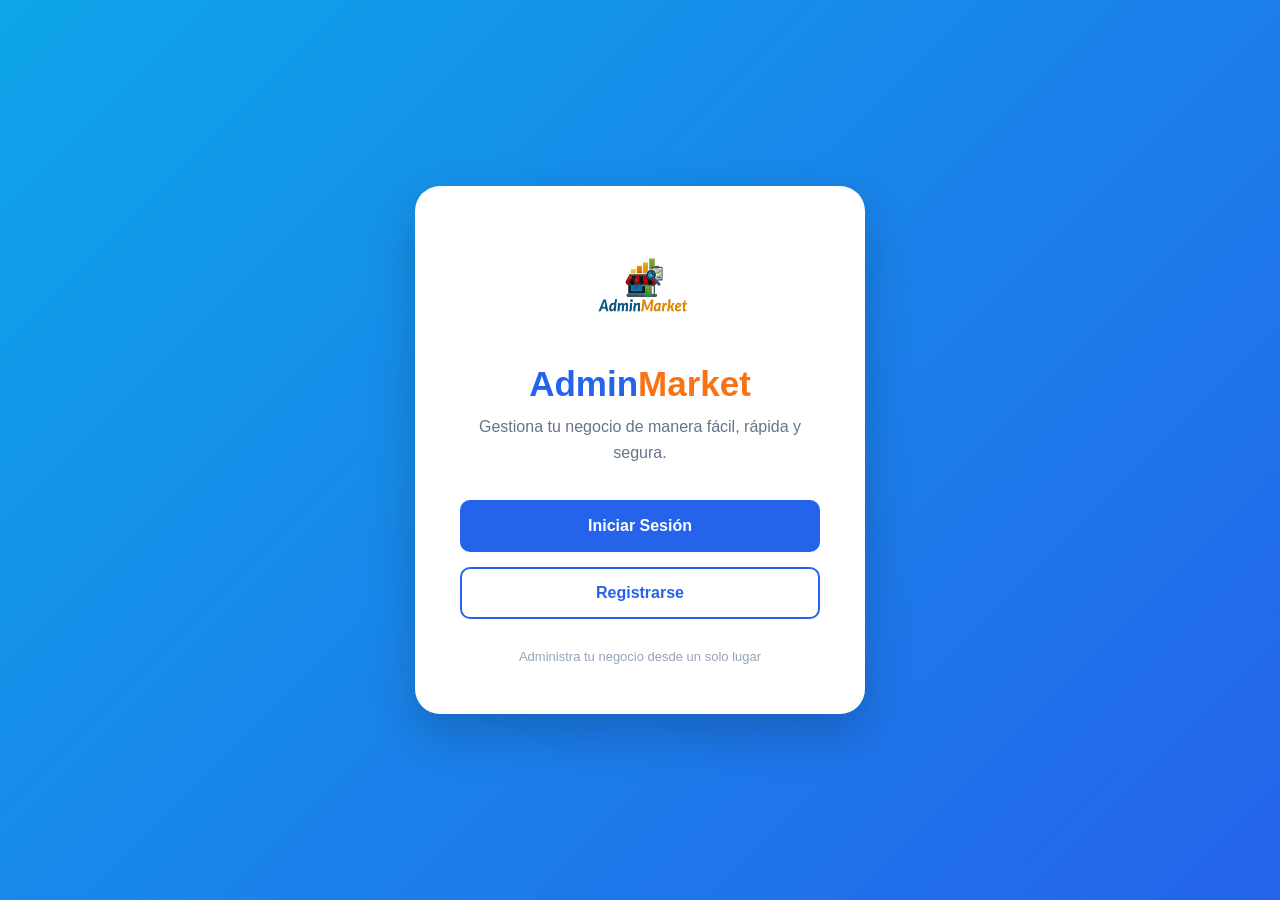
==== index.html @ eae8c41a "segundo cambio" ====
<!DOCTYPE html>
<html lang="es">

<head>
    <meta charset="UTF-8">
    <meta name="viewport" content="width=device-width, initial-scale=1.0">

    <link rel="stylesheet" href="styles.css">

    <title>AdminMarket</title>
</head>

<body>

    <main class="contenedor">

        <div class="cuadro">

            <img 
                src="./img/Logo de AdminMarket (1).png" 
                alt="Logo de AdminMarket" 
                class="logo"
            >

            <h1>Admin<span>Market</span></h1>

            <p class="descripcion">
                Gestiona tu negocio de manera fácil,
                rápida y segura.
            </p>

            <div class="botones">

                <a 
                    href="./inicio de sesion/index.html" 
                    class="btn btn-iniciar"
                >
                    Iniciar Sesión
                </a>

                <a 
                    href="./registrar/index.html" 
                    class="btn btn-registrar"
                >
                    Registrarse
                </a>

            </div>

            <p class="texto-inferior">
                Administra tu negocio desde un solo lugar
            </p>
        </div>
    </main>

    <script src="./index.js"></script>
</body>
</html>
---- styles.css ----
* {
    margin: 0;
    padding: 0;
    box-sizing: border-box;
}

body {
    font-family: Arial, Helvetica, sans-serif;
    min-height: 100vh;

    display: flex;
    justify-content: center;
    align-items: center;

    background: linear-gradient(
        135deg,
        #0ea5e9,
        #2563eb
    );

    padding: 20px;
}

.contenedor {
    width: 100%;
    display: flex;
    justify-content: center;
    align-items: center;
}

.cuadro {
    position: relative;

    width: 450px;
    max-width: 100%;

    background-color: white;

    padding: 50px 45px;

    border-radius: 25px;

    text-align: center;

    box-shadow: 
        0 20px 50px rgba(0, 0, 0, 0.20);

    animation: aparecer 0.8s ease;
}

.logo {
    width: 150px;
    max-width: 80%;

    margin-bottom: 15px;

    transition: transform 0.3s ease;
}

.logo:hover {
    transform: scale(1.05);
}

h1 {
    font-size: 35px;
    color: #2563eb;

    margin-bottom: 10px;

    font-weight: 700;
}

h1 span {
    color: #f97316;
}

.descripcion {
    color: #64748b;
    font-size: 16px;
    line-height: 1.6;
    margin-bottom: 35px;
}

.botones {
    display: flex;
    flex-direction: column;
    gap: 15px;
}

.btn {
    width: 100%;
    padding: 15px 20px;
    border-radius: 10px;
    font-size: 16px;
    font-weight: 600;
    text-decoration: none;
    display: block;
    cursor: pointer;
    transition: 
        transform 0.3s ease,
        box-shadow 0.3s ease,
        background-color 0.3s ease;
}

.btn-iniciar {
    color: white;
    background-color: #2563eb;
    border: 2px solid #2563eb;
}

.btn-iniciar:hover {
    background-color: #1d4ed8;
    transform: translateY(-3px);
    box-shadow: 
        0 8px 20px rgba(37, 99, 235, 0.35);
}

.btn-registrar {
    color: #2563eb;
    background-color: white;
    border: 2px solid #2563eb;
}

.btn-registrar:hover {
    color: white;
    background-color: #2563eb;
    transform: translateY(-3px);
    box-shadow: 
        0 8px 20px rgba(37, 99, 235, 0.35);
}

.texto-inferior {
    margin-top: 30px;
    font-size: 13px;
    color: #94a3b8;
}

@keyframes aparecer {
    from {
        opacity: 0;
        transform: translateY(30px);
    }

    to {
        opacity: 1;
        transform: translateY(0);
    }

}

@media (max-width: 600px) {

    body {
        padding: 15px;
    }

    .cuadro {
        width: 100%;
        padding: 40px 25px;
        border-radius: 20px;
    }

    .logo {
        width: 130px;
    }

    h1 {
        font-size: 30px;
    }

    .descripcion {
        font-size: 15px;
    }

}

.hidden {
    display: none !important;
}

.view {
    animation: fadeIn 0.3s ease-in-out;
}

@keyframes fadeIn {
    from { opacity: 0; transform: translateY(8px); }
    to { opacity: 1; transform: translateY(0); }
}

.btn-back {
    background: none;
    border: none;
    color: #666;
    margin-top: 10px;
    cursor: pointer;
    font-size: 0.9rem;
}
.btn-back:hover {
    text-decoration: underline;
}

@media (max-height: 550px) and (orientation: landscape) {
    body {
        align-items: flex-start;
        padding: 15px 10px;
    }

    .cuadro {
        padding: 20px;
    }

    .logo {
        width: 80px;
        margin-bottom: 5px;
    }

    .descripcion {
        margin-bottom: 15px;
    }

    .texto-inferior {
        margin-top: 15px;
    }
}
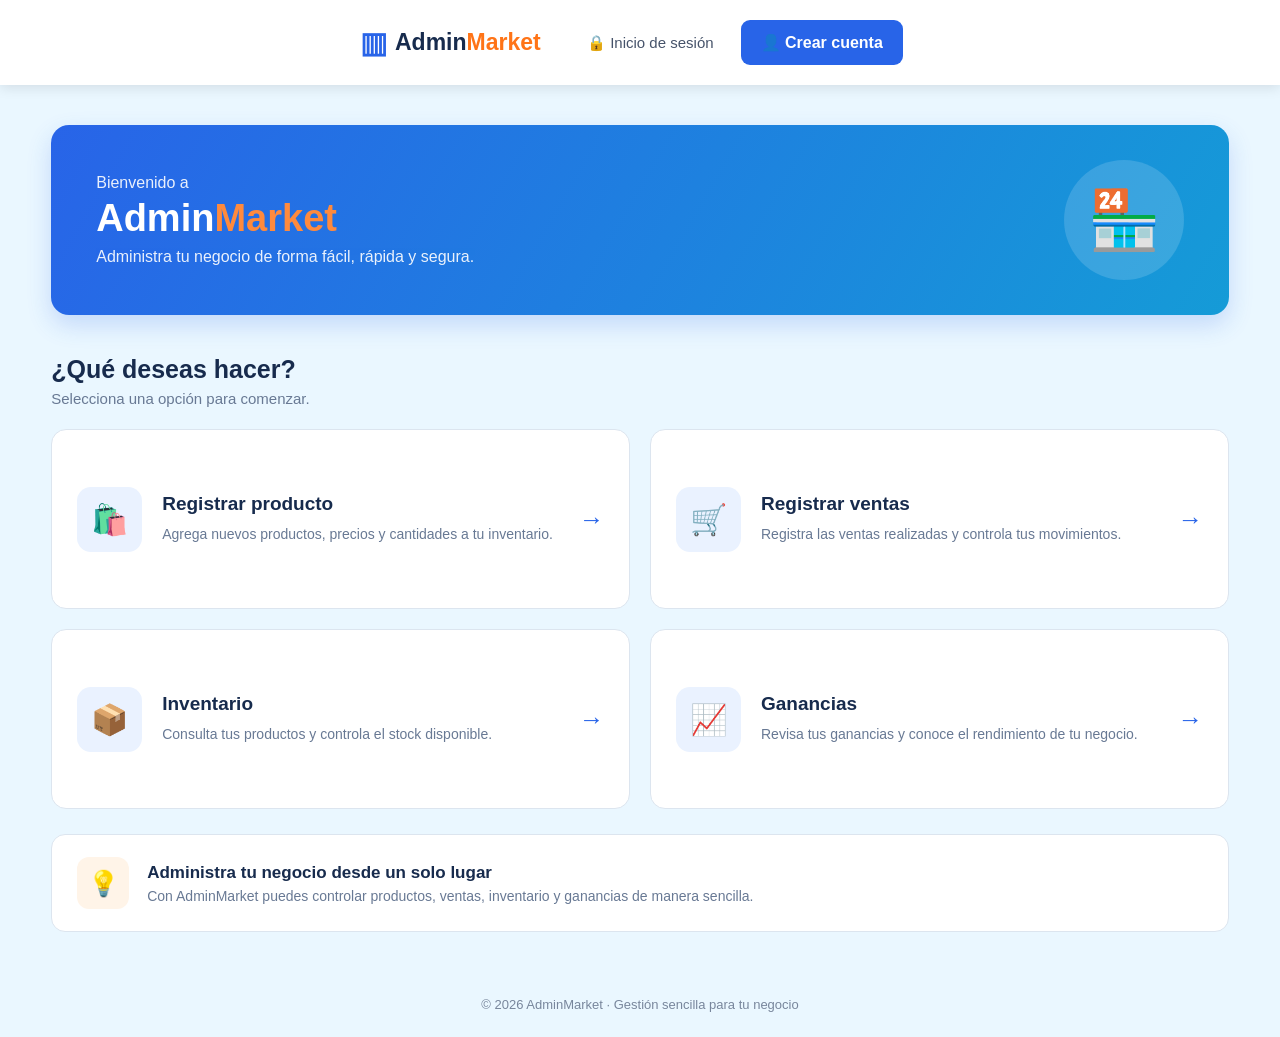
==== commit 0b98721c: "remodelacion" ====
--- a/index.html
+++ b/index.html
@@ -5,54 +5,240 @@
     <meta charset="UTF-8">
     <meta name="viewport" content="width=device-width, initial-scale=1.0">
 
+    <title>AdminMarket - Inicio</title>
+
     <link rel="stylesheet" href="styles.css">
-
-    <title>AdminMarket</title>
 </head>
 
 <body>
 
+    <header class="navbar">
+
+        <a href="./index.html" class="logo">
+            <span class="logo-icon">▥</span>
+            <span class="admin">Admin</span><span class="market">Market</span>
+        </a>
+
+        <div class="usuario">
+
+            <a href="./iniciodesesion/index.html" class="inicio-sesion">
+                🔒 Inicio de sesión
+            </a>
+
+            <a href="./registrar/index.html" class="crear-cuenta">
+                👤 Crear cuenta
+            </a>
+
+        </div>
+
+    </header>
+
     <main class="contenedor">
 
-        <div class="cuadro">
-
-            <img 
-                src="./img/Logo de AdminMarket (1).png" 
-                alt="Logo de AdminMarket" 
-                class="logo"
-            >
-
-            <h1>Admin<span>Market</span></h1>
-
-            <p class="descripcion">
-                Gestiona tu negocio de manera fácil,
-                rápida y segura.
+
+
+        <section class="bienvenida">
+
+            <div>
+
+                <p class="saludo">
+                    Bienvenido a
+                </p>
+
+                <h1>
+                    Admin<span>Market</span>
+                </h1>
+
+                <p class="descripcion">
+                    Administra tu negocio de forma fácil,
+                    rápida y segura.
+                </p>
+
+            </div>
+
+            <div class="icono-bienvenida">
+                🏪
+            </div>
+
+        </section>
+
+
+
+
+        <div class="titulo-seccion">
+
+            <h2>
+                ¿Qué deseas hacer?
+            </h2>
+
+            <p>
+                Selecciona una opción para comenzar.
             </p>
 
-            <div class="botones">
-
-                <a 
-                    href="./inicio de sesion/index.html" 
-                    class="btn btn-iniciar"
-                >
-                    Iniciar Sesión
-                </a>
-
-                <a 
-                    href="./registrar/index.html" 
-                    class="btn btn-registrar"
-                >
-                    Registrarse
-                </a>
-
-            </div>
-
-            <p class="texto-inferior">
-                Administra tu negocio desde un solo lugar
-            </p>
         </div>
+
+        <section class="tarjetas">
+
+
+            <a
+                href="#"
+                class="tarjeta tarjeta-productos"
+                onclick="proximamente(event, 'Registro de productos')"
+            >
+
+                <div class="icono">
+                    🛍️
+                </div>
+
+                <div class="contenido-tarjeta">
+
+                    <h3>
+                        Registrar producto
+                    </h3>
+
+                    <p>
+                        Agrega nuevos productos,
+                        precios y cantidades a tu inventario.
+                    </p>
+
+                </div>
+
+                <span class="flecha">
+                    →
+                </span>
+
+            </a>
+
+
+            <a
+                href="#"
+                class="tarjeta"
+                onclick="proximamente(event, 'Registro de ventas')"
+            >
+
+                <div class="icono">
+                    🛒
+                </div>
+
+                <div class="contenido-tarjeta">
+
+                    <h3>
+                        Registrar ventas
+                    </h3>
+
+                    <p>
+                        Registra las ventas realizadas
+                        y controla tus movimientos.
+                    </p>
+
+                </div>
+
+                <span class="flecha">
+                    →
+                </span>
+
+            </a>
+
+
+            <a
+                href="#"
+                class="tarjeta"
+                onclick="proximamente(event, 'Inventario')"
+            >
+
+                <div class="icono">
+                    📦
+                </div>
+
+                <div class="contenido-tarjeta">
+
+                    <h3>
+                        Inventario
+                    </h3>
+
+                    <p>
+                        Consulta tus productos y
+                        controla el stock disponible.
+                    </p>
+
+                </div>
+
+                <span class="flecha">
+                    →
+                </span>
+
+            </a>
+
+
+            <a
+                href="#"
+                class="tarjeta"
+                onclick="proximamente(event, 'Ganancias')"
+            >
+
+                <div class="icono">
+                    📈
+                </div>
+
+                <div class="contenido-tarjeta">
+
+                    <h3>
+                        Ganancias
+                    </h3>
+
+                    <p>
+                        Revisa tus ganancias y conoce
+                        el rendimiento de tu negocio.
+                    </p>
+
+                </div>
+
+                <span class="flecha">
+                    →
+                </span>
+
+            </a>
+
+        </section>
+
+
+        <section class="informacion">
+
+            <div class="info-icono">
+                💡
+            </div>
+
+            <div>
+
+                <h3>
+                    Administra tu negocio desde un solo lugar
+                </h3>
+
+                <p>
+                    Con AdminMarket puedes controlar productos,
+                    ventas, inventario y ganancias de manera
+                    sencilla.
+                </p>
+
+            </div>
+
+        </section>
+
+
     </main>
 
-    <script src="./index.js"></script>
+
+    <footer>
+
+        <p>
+            © 2026 AdminMarket · Gestión sencilla para tu negocio
+        </p>
+
+    </footer>
+
+
+    <script src="index.js"></script>
+
 </body>
+
 </html>
--- a/styles.css
+++ b/styles.css
@@ -1,202 +1,670 @@
+/* =========================
+   CONFIGURACIÓN GENERAL
+========================= */
+
 * {
     margin: 0;
     padding: 0;
     box-sizing: border-box;
+    font-family: Arial, sans-serif;
 }
 
 body {
-    font-family: Arial, Helvetica, sans-serif;
     min-height: 100vh;
 
-    display: flex;
+    background: #eaf7ff;
+
+    color: #172b4d;
+}
+
+
+/* =========================
+   BARRA SUPERIOR
+========================= */
+
+.navbar {
+
+    width: 100%;
+
+    min-height: 85px;
+
+    background: white;
+
+    display: flex;
+
+    align-items: center;
+
+    padding: 0 360px;
+
+    gap: 30px;
+
+    box-shadow:
+        0 3px 12px rgba(0, 0, 0, 0.10);
+
+    position: sticky;
+
+    top: 0;
+
+    z-index: 100;
+}
+
+
+/* =========================
+   LOGO
+========================= */
+
+.logo {
+
+    text-decoration: none;
+
+    display: flex;
+
+    align-items: center;
+
+    min-width: 185px;
+
+    font-size: 23px;
+
+    font-weight: bold;
+}
+
+.logo-icon {
+
+    color: #2864e8;
+
+    font-size: 29px;
+
+    margin-right: 8px;
+}
+
+.admin {
+    color: #172b4d;
+}
+
+.market {
+    color: #ff7417;
+}
+
+
+/* =========================
+   MENÚ
+========================= */
+
+.menu {
+
+    display: flex;
+
+    align-items: center;
+
+    gap: 5px;
+
+    flex: 1;
+}
+
+.menu a {
+
+    text-decoration: none;
+
+    color: #4f5d73;
+
+    font-size: 15px;
+
+    padding: 13px 15px;
+
+    border-radius: 9px;
+
+    transition: all 0.3s ease;
+}
+
+.menu a:hover {
+
+    background: #edf4ff;
+
+    color: #2864e8;
+
+    transform: translateY(-2px);
+}
+
+
+/* =========================
+   USUARIO
+========================= */
+
+.usuario {
+
+    display: flex;
+
+    align-items: center;
+
+    gap: 15px;
+}
+
+.inicio-sesion {
+
+    text-decoration: none;
+
+    color: #46536a;
+
+    font-size: 15px;
+
+    padding: 12px;
+
+    border-radius: 8px;
+
+    transition: 0.3s;
+}
+
+.inicio-sesion:hover {
+
+    background: #eaf2ff;
+
+    color: #2864e8;
+
+    transform: translateY(-2px);
+}
+
+.crear-cuenta {
+
+    text-decoration: none;
+
+    color: white;
+
+    background: #2864e8;
+
+    padding: 13px 20px;
+
+    border-radius: 9px;
+
+    font-weight: bold;
+
+    transition: 0.3s;
+}
+
+.crear-cuenta:hover {
+
+    background: #174fc7;
+
+    transform: translateY(-2px);
+
+    box-shadow:
+        0 5px 12px rgba(40, 100, 232, 0.25);
+}
+
+
+/* =========================
+   CONTENEDOR
+========================= */
+
+.contenedor {
+
+    width: 92%;
+
+    max-width: 1250px;
+
+    margin: 40px auto;
+}
+
+
+/* =========================
+   BIENVENIDA
+========================= */
+
+.bienvenida {
+
+    background: linear-gradient(
+        120deg,
+        #2864e8,
+        #159bd7
+    );
+
+    border-radius: 18px;
+
+    padding: 35px 45px;
+
+    display: flex;
+
+    align-items: center;
+
+    justify-content: space-between;
+
+    color: white;
+
+    box-shadow:
+        0 10px 25px rgba(40, 100, 232, 0.20);
+
+    overflow: hidden;
+
+    position: relative;
+}
+
+.saludo {
+
+    font-size: 16px;
+
+    margin-bottom: 5px;
+
+    opacity: 0.9;
+}
+
+.bienvenida h1 {
+
+    font-size: 38px;
+
+    margin-bottom: 8px;
+}
+
+.bienvenida h1 span {
+
+    color: #ff8a3d;
+}
+
+.descripcion {
+
+    font-size: 16px;
+
+    opacity: 0.9;
+}
+
+.icono-bienvenida {
+
+    width: 120px;
+
+    height: 120px;
+
+    border-radius: 50%;
+
+    background: rgba(255, 255, 255, 0.15);
+
+    display: flex;
+
+    align-items: center;
+
     justify-content: center;
-    align-items: center;
-
-    background: linear-gradient(
-        135deg,
-        #0ea5e9,
-        #2563eb
-    );
-
-    padding: 20px;
-}
-
-.contenedor {
-    width: 100%;
-    display: flex;
-    justify-content: center;
-    align-items: center;
-}
-
-.cuadro {
+
+    font-size: 58px;
+
+    animation: flotar 3s ease-in-out infinite;
+}
+
+
+/* Animación */
+
+@keyframes flotar {
+
+    0% {
+        transform: translateY(0);
+    }
+
+    50% {
+        transform: translateY(-8px);
+    }
+
+    100% {
+        transform: translateY(0);
+    }
+}
+
+
+/* =========================
+   TÍTULO SECCIÓN
+========================= */
+
+.titulo-seccion {
+
+    margin-top: 40px;
+
+    margin-bottom: 22px;
+}
+
+.titulo-seccion h2 {
+
+    font-size: 25px;
+
+    margin-bottom: 6px;
+}
+
+.titulo-seccion p {
+
+    color: #687994;
+
+    font-size: 15px;
+}
+
+
+/* =========================
+   TARJETAS
+========================= */
+
+.tarjetas {
+
+    display: grid;
+
+    grid-template-columns:
+        repeat(2, 1fr);
+
+    gap: 20px;
+}
+
+.tarjeta {
+
+    background: white;
+
+    border: 1px solid #dce5ef;
+
+    border-radius: 15px;
+
+    min-height: 180px;
+
+    padding: 25px;
+
+    text-decoration: none;
+
+    color: #172b4d;
+
+    display: flex;
+
+    align-items: center;
+
+    gap: 20px;
+
     position: relative;
 
-    width: 450px;
-    max-width: 100%;
-
-    background-color: white;
-
-    padding: 50px 45px;
-
-    border-radius: 25px;
-
-    text-align: center;
-
-    box-shadow: 
-        0 20px 50px rgba(0, 0, 0, 0.20);
-
-    animation: aparecer 0.8s ease;
-}
-
-.logo {
-    width: 150px;
-    max-width: 80%;
-
-    margin-bottom: 15px;
-
-    transition: transform 0.3s ease;
-}
-
-.logo:hover {
-    transform: scale(1.05);
-}
-
-h1 {
-    font-size: 35px;
-    color: #2563eb;
-
-    margin-bottom: 10px;
-
-    font-weight: 700;
-}
-
-h1 span {
-    color: #f97316;
-}
-
-.descripcion {
-    color: #64748b;
-    font-size: 16px;
-    line-height: 1.6;
-    margin-bottom: 35px;
-}
-
-.botones {
-    display: flex;
-    flex-direction: column;
-    gap: 15px;
-}
-
-.btn {
-    width: 100%;
-    padding: 15px 20px;
-    border-radius: 10px;
-    font-size: 16px;
-    font-weight: 600;
-    text-decoration: none;
-    display: block;
-    cursor: pointer;
-    transition: 
+    overflow: hidden;
+
+    transition:
         transform 0.3s ease,
         box-shadow 0.3s ease,
-        background-color 0.3s ease;
-}
-
-.btn-iniciar {
-    color: white;
-    background-color: #2563eb;
-    border: 2px solid #2563eb;
-}
-
-.btn-iniciar:hover {
-    background-color: #1d4ed8;
-    transform: translateY(-3px);
-    box-shadow: 
-        0 8px 20px rgba(37, 99, 235, 0.35);
-}
-
-.btn-registrar {
-    color: #2563eb;
-    background-color: white;
-    border: 2px solid #2563eb;
-}
-
-.btn-registrar:hover {
-    color: white;
-    background-color: #2563eb;
-    transform: translateY(-3px);
-    box-shadow: 
-        0 8px 20px rgba(37, 99, 235, 0.35);
-}
-
-.texto-inferior {
-    margin-top: 30px;
+        border-color 0.3s ease;
+}
+
+.tarjeta::before {
+
+    content: "";
+
+    position: absolute;
+
+    width: 5px;
+
+    height: 100%;
+
+    left: 0;
+
+    top: 0;
+
+    background: #2864e8;
+
+    transform: scaleY(0);
+
+    transition: 0.3s;
+}
+
+.tarjeta:hover {
+
+    transform: translateY(-5px);
+
+    border-color: #2864e8;
+
+    box-shadow:
+        0 10px 25px rgba(40, 100, 232, 0.15);
+}
+
+.tarjeta:hover::before {
+
+    transform: scaleY(1);
+}
+
+
+/* =========================
+   ICONOS
+========================= */
+
+.icono {
+
+    min-width: 65px;
+
+    height: 65px;
+
+    border-radius: 14px;
+
+    background: #eaf2ff;
+
+    display: flex;
+
+    align-items: center;
+
+    justify-content: center;
+
+    font-size: 30px;
+
+    transition: 0.3s;
+}
+
+.tarjeta:hover .icono {
+
+    background: #2864e8;
+
+    transform: scale(1.08);
+}
+
+
+/* =========================
+   CONTENIDO TARJETA
+========================= */
+
+.contenido-tarjeta {
+
+    flex: 1;
+}
+
+.contenido-tarjeta h3 {
+
+    font-size: 19px;
+
+    margin-bottom: 9px;
+
+    color: #172b4d;
+}
+
+.contenido-tarjeta p {
+
+    color: #687994;
+
+    line-height: 1.5;
+
+    font-size: 14px;
+}
+
+
+/* =========================
+   FLECHA
+========================= */
+
+.flecha {
+
+    font-size: 25px;
+
+    color: #2864e8;
+
+    transition: 0.3s;
+}
+
+.tarjeta:hover .flecha {
+
+    transform: translateX(7px);
+}
+
+
+/* =========================
+   INFORMACIÓN
+========================= */
+
+.informacion {
+
+    background: white;
+
+    border: 1px solid #dce5ef;
+
+    border-radius: 14px;
+
+    margin-top: 25px;
+
+    padding: 22px 25px;
+
+    display: flex;
+
+    align-items: center;
+
+    gap: 18px;
+}
+
+.info-icono {
+
+    width: 52px;
+
+    height: 52px;
+
+    border-radius: 12px;
+
+    background: #fff4e8;
+
+    display: flex;
+
+    align-items: center;
+
+    justify-content: center;
+
+    font-size: 25px;
+}
+
+.informacion h3 {
+
+    margin-bottom: 5px;
+
+    font-size: 17px;
+}
+
+.informacion p {
+
+    color: #687994;
+
+    font-size: 14px;
+}
+
+
+/* =========================
+   FOOTER
+========================= */
+
+footer {
+
+    text-align: center;
+
+    padding: 25px;
+
+    color: #78869c;
+
     font-size: 13px;
-    color: #94a3b8;
-}
-
-@keyframes aparecer {
-    from {
-        opacity: 0;
-        transform: translateY(30px);
-    }
-
-    to {
-        opacity: 1;
-        transform: translateY(0);
-    }
-
-}
-
-@media (max-width: 600px) {
-
-    body {
-        padding: 15px;
-    }
-
-    .cuadro {
+}
+
+
+/* =========================
+   RESPONSIVE
+========================= */
+
+@media (max-width: 1100px) {
+
+    .menu a {
+
+        padding: 10px;
+
+        font-size: 14px;
+    }
+
+    .inicio-sesion {
+
+        display: none;
+    }
+
+}
+
+
+@media (max-width: 800px) {
+
+    .navbar {
+
+        flex-wrap: wrap;
+
+        padding: 15px 20px;
+    }
+
+    .menu {
+
+        order: 3;
+
         width: 100%;
-        padding: 40px 25px;
-        border-radius: 20px;
-    }
-
-    .logo {
-        width: 130px;
-    }
-
-    h1 {
+
+        overflow-x: auto;
+    }
+
+    .usuario {
+
+        margin-left: auto;
+    }
+
+    .tarjetas {
+
+        grid-template-columns: 1fr;
+    }
+
+    .bienvenida {
+
+        padding: 30px;
+    }
+
+}
+
+
+@media (max-width: 500px) {
+
+    .contenedor {
+
+        width: 94%;
+
+        margin: 25px auto;
+    }
+
+    .bienvenida {
+
+        padding: 25px;
+
+        flex-direction: column;
+
+        align-items: flex-start;
+
+        gap: 20px;
+    }
+
+    .bienvenida h1 {
+
         font-size: 30px;
     }
 
-    .descripcion {
-        font-size: 15px;
-    }
-
-}
-
-.hidden {
-    display: none !important;
-}
-
-.view {
-    animation: fadeIn 0.3s ease-in-out;
-}
-
-@keyframes fadeIn {
-    from { opacity: 0; transform: translateY(8px); }
-    to { opacity: 1; transform: translateY(0); }
-}
-
-.btn-back {
-    background: none;
-    border: none;
-    color: #666;
-    margin-top: 10px;
-    cursor: pointer;
-    font-size: 0.9rem;
-}
-.btn-back:hover {
-    text-decoration: underline;
+    .icono-bienvenida {
+
+        width: 80px;
+
+        height: 80px;
+
+        font-size: 40px;
+    }
+
+    .tarjeta {
+
+        min-height: 150px;
+
+        padding: 20px;
+    }
+
 }
 
 @media (max-height: 550px) and (orientation: landscape) {
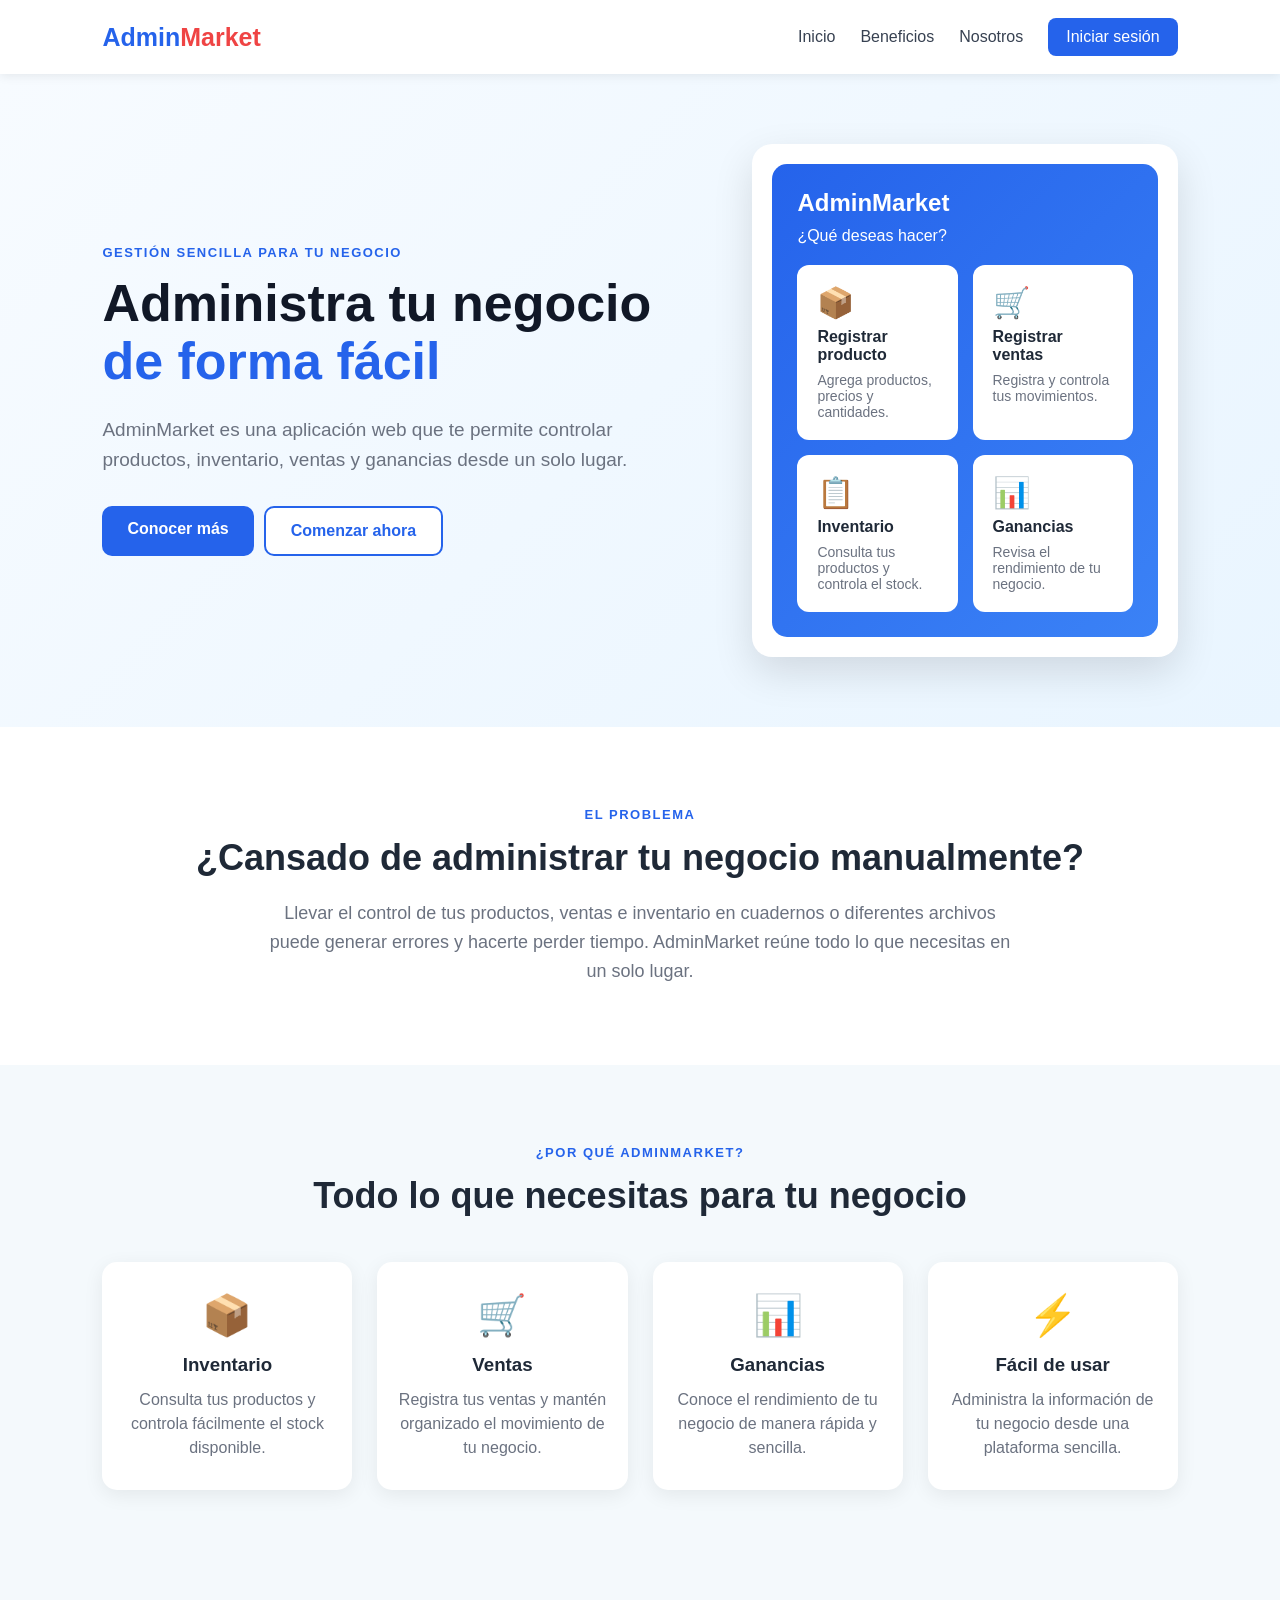
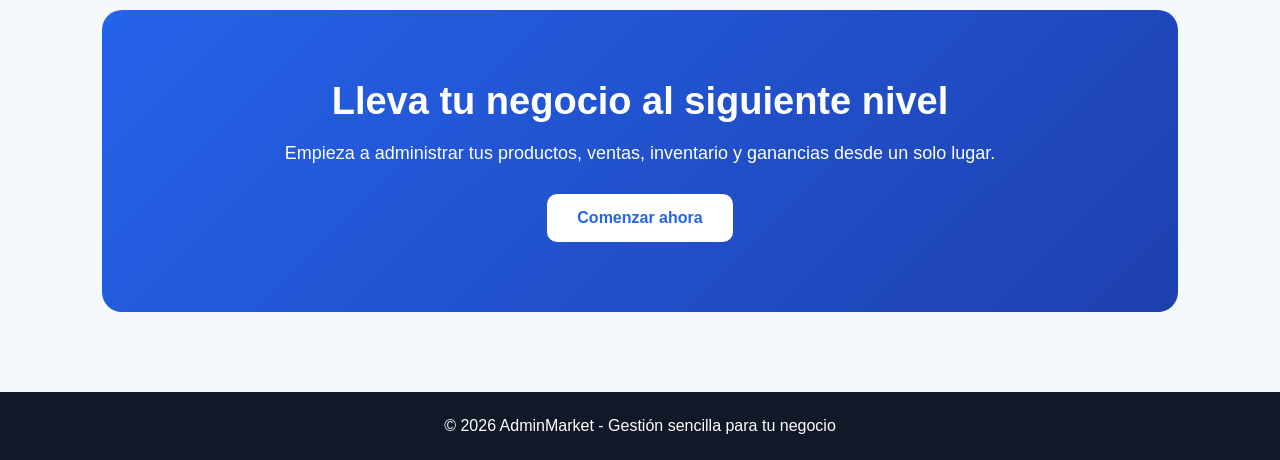
==== commit 626a2c09: "remodelacion" ====
--- a/index.html
+++ b/index.html
@@ -1,244 +1,229 @@
 <!DOCTYPE html>
 <html lang="es">
-
 <head>
     <meta charset="UTF-8">
     <meta name="viewport" content="width=device-width, initial-scale=1.0">
 
-    <title>AdminMarket - Inicio</title>
+    <title>AdminMarket | Administra tu negocio</title>
 
     <link rel="stylesheet" href="styles.css">
 </head>
 
 <body>
 
-    <header class="navbar">
-
-        <a href="./index.html" class="logo">
-            <span class="logo-icon">▥</span>
-            <span class="admin">Admin</span><span class="market">Market</span>
+    <header>
+
+        <div class="logo">
+            Admin<span>Market</span>
+        </div>
+
+        <nav>
+            <a href="#inicio">Inicio</a>
+            <a href="#beneficios">Beneficios</a>
+            <a href="#nosotros">Nosotros</a>
+            <a href="./iniciodesesion/index.html" class="btn-login">
+                Iniciar sesión
+            </a>
+        </nav>
+
+        <button class="menu-btn" id="menuBtn">☰</button>
+
+    </header>
+
+    <section class="hero" id="inicio">
+
+        <div class="hero-text">
+
+            <p class="subtitle">
+                GESTIÓN SENCILLA PARA TU NEGOCIO
+            </p>
+
+            <h1>
+                Administra tu negocio
+                <span>de forma fácil</span>
+            </h1>
+
+            <p>
+                AdminMarket es una aplicación web que te permite
+                controlar productos, inventario, ventas y ganancias
+                desde un solo lugar.
+            </p>
+
+            <div class="buttons">
+
+                <a href="#beneficios" class="btn-primary">
+                    Conocer más
+                </a>
+
+                <a href="./registrar/index.html" class="btn-secondary">
+                    Comenzar ahora
+                </a>
+
+            </div>
+
+        </div>
+
+
+        <div class="hero-card">
+
+            <div class="dashboard">
+
+                <h2>AdminMarket</h2>
+
+                <p class="dashboard-title">
+                    ¿Qué deseas hacer?
+                </p>
+
+                <div class="cards">
+
+                    <div class="card">
+                        <div class="icon">📦</div>
+                        <h3>Registrar producto</h3>
+                        <p>Agrega productos, precios y cantidades.</p>
+                    </div>
+
+                    <div class="card">
+                        <div class="icon">🛒</div>
+                        <h3>Registrar ventas</h3>
+                        <p>Registra y controla tus movimientos.</p>
+                    </div>
+
+                    <div class="card">
+                        <div class="icon">📋</div>
+                        <h3>Inventario</h3>
+                        <p>Consulta tus productos y controla el stock.</p>
+                    </div>
+
+                    <div class="card">
+                        <div class="icon">📊</div>
+                        <h3>Ganancias</h3>
+                        <p>Revisa el rendimiento de tu negocio.</p>
+                    </div>
+
+                </div>
+
+            </div>
+
+        </div>
+
+    </section>
+
+
+    <section class="problem" id="nosotros">
+
+        <p class="subtitle">EL PROBLEMA</p>
+
+        <h2>
+            ¿Cansado de administrar tu negocio manualmente?
+        </h2>
+
+        <p>
+            Llevar el control de tus productos, ventas e inventario
+            en cuadernos o diferentes archivos puede generar errores
+            y hacerte perder tiempo. AdminMarket reúne todo lo que
+            necesitas en un solo lugar.
+        </p>
+
+    </section>
+
+    <section class="benefits" id="beneficios">
+
+        <p class="subtitle">¿POR QUÉ ADMINMARKET?</p>
+
+        <h2>
+            Todo lo que necesitas para tu negocio
+        </h2>
+
+        <div class="benefit-container">
+
+            <div class="benefit">
+
+                <div class="big-icon">📦</div>
+
+                <h3>Inventario</h3>
+
+                <p>
+                    Consulta tus productos y controla
+                    fácilmente el stock disponible.
+                </p>
+
+            </div>
+
+
+            <div class="benefit">
+
+                <div class="big-icon">🛒</div>
+
+                <h3>Ventas</h3>
+
+                <p>
+                    Registra tus ventas y mantén
+                    organizado el movimiento de tu negocio.
+                </p>
+
+            </div>
+
+
+            <div class="benefit">
+
+                <div class="big-icon">📊</div>
+
+                <h3>Ganancias</h3>
+
+                <p>
+                    Conoce el rendimiento de tu negocio
+                    de manera rápida y sencilla.
+                </p>
+
+            </div>
+
+
+            <div class="benefit">
+
+                <div class="big-icon">⚡</div>
+
+                <h3>Fácil de usar</h3>
+
+                <p>
+                    Administra la información de tu negocio
+                    desde una plataforma sencilla.
+                </p>
+
+            </div>
+
+        </div>
+
+    </section>
+
+
+    <section class="cta">
+
+        <h2>
+            Lleva tu negocio al siguiente nivel
+        </h2>
+
+        <p>
+            Empieza a administrar tus productos, ventas,
+            inventario y ganancias desde un solo lugar.
+        </p>
+
+        <a href="login.html">
+            Comenzar ahora
         </a>
 
-        <div class="usuario">
-
-            <a href="./iniciodesesion/index.html" class="inicio-sesion">
-                🔒 Inicio de sesión
-            </a>
-
-            <a href="./registrar/index.html" class="crear-cuenta">
-                👤 Crear cuenta
-            </a>
-
-        </div>
-
-    </header>
-
-    <main class="contenedor">
-
-
-
-        <section class="bienvenida">
-
-            <div>
-
-                <p class="saludo">
-                    Bienvenido a
-                </p>
-
-                <h1>
-                    Admin<span>Market</span>
-                </h1>
-
-                <p class="descripcion">
-                    Administra tu negocio de forma fácil,
-                    rápida y segura.
-                </p>
-
-            </div>
-
-            <div class="icono-bienvenida">
-                🏪
-            </div>
-
-        </section>
-
-
-
-
-        <div class="titulo-seccion">
-
-            <h2>
-                ¿Qué deseas hacer?
-            </h2>
-
-            <p>
-                Selecciona una opción para comenzar.
-            </p>
-
-        </div>
-
-        <section class="tarjetas">
-
-
-            <a
-                href="#"
-                class="tarjeta tarjeta-productos"
-                onclick="proximamente(event, 'Registro de productos')"
-            >
-
-                <div class="icono">
-                    🛍️
-                </div>
-
-                <div class="contenido-tarjeta">
-
-                    <h3>
-                        Registrar producto
-                    </h3>
-
-                    <p>
-                        Agrega nuevos productos,
-                        precios y cantidades a tu inventario.
-                    </p>
-
-                </div>
-
-                <span class="flecha">
-                    →
-                </span>
-
-            </a>
-
-
-            <a
-                href="#"
-                class="tarjeta"
-                onclick="proximamente(event, 'Registro de ventas')"
-            >
-
-                <div class="icono">
-                    🛒
-                </div>
-
-                <div class="contenido-tarjeta">
-
-                    <h3>
-                        Registrar ventas
-                    </h3>
-
-                    <p>
-                        Registra las ventas realizadas
-                        y controla tus movimientos.
-                    </p>
-
-                </div>
-
-                <span class="flecha">
-                    →
-                </span>
-
-            </a>
-
-
-            <a
-                href="#"
-                class="tarjeta"
-                onclick="proximamente(event, 'Inventario')"
-            >
-
-                <div class="icono">
-                    📦
-                </div>
-
-                <div class="contenido-tarjeta">
-
-                    <h3>
-                        Inventario
-                    </h3>
-
-                    <p>
-                        Consulta tus productos y
-                        controla el stock disponible.
-                    </p>
-
-                </div>
-
-                <span class="flecha">
-                    →
-                </span>
-
-            </a>
-
-
-            <a
-                href="#"
-                class="tarjeta"
-                onclick="proximamente(event, 'Ganancias')"
-            >
-
-                <div class="icono">
-                    📈
-                </div>
-
-                <div class="contenido-tarjeta">
-
-                    <h3>
-                        Ganancias
-                    </h3>
-
-                    <p>
-                        Revisa tus ganancias y conoce
-                        el rendimiento de tu negocio.
-                    </p>
-
-                </div>
-
-                <span class="flecha">
-                    →
-                </span>
-
-            </a>
-
-        </section>
-
-
-        <section class="informacion">
-
-            <div class="info-icono">
-                💡
-            </div>
-
-            <div>
-
-                <h3>
-                    Administra tu negocio desde un solo lugar
-                </h3>
-
-                <p>
-                    Con AdminMarket puedes controlar productos,
-                    ventas, inventario y ganancias de manera
-                    sencilla.
-                </p>
-
-            </div>
-
-        </section>
-
-
-    </main>
-
+    </section>
 
     <footer>
 
         <p>
-            © 2026 AdminMarket · Gestión sencilla para tu negocio
+            © 2026 AdminMarket - Gestión sencilla para tu negocio
         </p>
 
     </footer>
 
 
+
     <script src="index.js"></script>
 
 </body>
-
 </html>
--- a/styles.css
+++ b/styles.css
@@ -1,692 +1,341 @@
-/* =========================
-   CONFIGURACIÓN GENERAL
-========================= */
-
 * {
     margin: 0;
     padding: 0;
     box-sizing: border-box;
+}
+
+html {
+    scroll-behavior: smooth;
+}
+
+body {
+    background: #f4f9fc;
+    color: #1f2937;
     font-family: Arial, sans-serif;
 }
 
-body {
-    min-height: 100vh;
-
-    background: #eaf7ff;
-
-    color: #172b4d;
-}
-
-
-/* =========================
-   BARRA SUPERIOR
-========================= */
-
-.navbar {
-
-    width: 100%;
-
-    min-height: 85px;
-
-    background: white;
-
+
+header {
+    background: white;
+    padding: 18px 8%;
     display: flex;
-
+    justify-content: space-between;
     align-items: center;
-
-    padding: 0 360px;
-
-    gap: 30px;
-
-    box-shadow:
-        0 3px 12px rgba(0, 0, 0, 0.10);
-
+    box-shadow: 0 2px 10px rgba(0, 0, 0, 0.08);
     position: sticky;
-
     top: 0;
-
-    z-index: 100;
-}
-
-
-/* =========================
-   LOGO
-========================= */
+    z-index: 1000;
+}
 
 .logo {
-
+    font-size: 25px;
+    font-weight: bold;
+    color: #2563eb;
+}
+
+.logo span {
+    color: #ef4444;
+}
+
+nav {
+    display: flex;
+    align-items: center;
+    gap: 25px;
+}
+
+nav a {
     text-decoration: none;
-
+    color: #374151;
+    font-weight: 500;
+}
+
+nav a:hover {
+    color: #2563eb;
+}
+
+.btn-login {
+    background: #2563eb;
+    color: white !important;
+    padding: 10px 18px;
+    border-radius: 8px;
+}
+
+.menu-btn {
+    display: none;
+    border: none;
+    background: none;
+    font-size: 28px;
+    cursor: pointer;
+}
+
+
+.hero {
+    min-height: 600px;
+    padding: 70px 8%;
     display: flex;
-
     align-items: center;
-
-    min-width: 185px;
-
-    font-size: 23px;
-
+    justify-content: space-between;
+    gap: 50px;
+    background: linear-gradient(135deg, #f7fbff, #e9f5ff);
+}
+
+.hero-text {
+    max-width: 600px;
+}
+
+.subtitle {
+    color: #2563eb;
+    font-size: 13px;
     font-weight: bold;
-}
-
-.logo-icon {
-
-    color: #2864e8;
-
-    font-size: 29px;
-
-    margin-right: 8px;
-}
-
-.admin {
-    color: #172b4d;
-}
-
-.market {
-    color: #ff7417;
-}
-
-
-/* =========================
-   MENÚ
-========================= */
-
-.menu {
-
+    letter-spacing: 1.5px;
+    margin-bottom: 15px;
+}
+
+.hero-text h1 {
+    font-size: 52px;
+    line-height: 1.1;
+    margin-bottom: 25px;
+    color: #111827;
+}
+
+.hero-text h1 span {
+    color: #2563eb;
+}
+
+.hero-text > p:not(.subtitle) {
+    font-size: 19px;
+    line-height: 1.6;
+    color: #6b7280;
+    margin-bottom: 30px;
+}
+
+
+.buttons {
     display: flex;
-
-    align-items: center;
-
-    gap: 5px;
-
-    flex: 1;
-}
-
-.menu a {
-
+    gap: 10px;
+    flex-wrap: wrap;
+}
+
+.btn-primary,
+.btn-secondary {
+    display: inline-block;
     text-decoration: none;
-
-    color: #4f5d73;
-
-    font-size: 15px;
-
-    padding: 13px 15px;
-
-    border-radius: 9px;
-
-    transition: all 0.3s ease;
-}
-
-.menu a:hover {
-
-    background: #edf4ff;
-
-    color: #2864e8;
-
-    transform: translateY(-2px);
-}
-
-
-/* =========================
-   USUARIO
-========================= */
-
-.usuario {
-
-    display: flex;
-
-    align-items: center;
-
+    padding: 14px 25px;
+    border-radius: 10px;
+    font-weight: bold;
+}
+
+.btn-primary {
+    background: #2563eb;
+    color: white;
+}
+
+.btn-primary:hover {
+    background: #1d4ed8;
+}
+
+.btn-secondary {
+    color: #2563eb;
+    border: 2px solid #2563eb;
+    background: white;
+}
+
+
+.hero-card {
+    background: white;
+    width: 480px;
+    padding: 20px;
+    border-radius: 20px;
+    box-shadow: 0 15px 40px rgba(0, 0, 0, 0.12);
+}
+
+.dashboard {
+    background: linear-gradient(135deg, #2563eb, #3b82f6);
+    padding: 25px;
+    border-radius: 15px;
+    color: white;
+}
+
+.dashboard h2 {
+    margin-bottom: 10px;
+}
+
+.dashboard-title {
+    margin-bottom: 20px;
+}
+
+.cards {
+    display: grid;
+    grid-template-columns: 1fr 1fr;
     gap: 15px;
 }
 
-.inicio-sesion {
-
+.card {
+    background: white;
+    color: #1f2937;
+    padding: 20px;
+    border-radius: 12px;
+}
+
+.card .icon {
+    font-size: 30px;
+    margin-bottom: 8px;
+}
+
+.card h3 {
+    font-size: 16px;
+    margin-bottom: 8px;
+}
+
+.card p {
+    color: #6b7280;
+    font-size: 14px;
+}
+
+
+.problem {
+    background: white;
+    text-align: center;
+    padding: 80px 8%;
+}
+
+.problem h2 {
+    font-size: 36px;
+    margin-bottom: 20px;
+}
+
+.problem > p:last-child {
+    max-width: 750px;
+    margin: auto;
+    font-size: 18px;
+    color: #6b7280;
+    line-height: 1.6;
+}
+
+
+.benefits {
+    padding: 80px 8%;
+    text-align: center;
+}
+
+.benefits h2 {
+    font-size: 36px;
+    margin-bottom: 45px;
+}
+
+.benefit-container {
+    display: grid;
+    grid-template-columns: repeat(4, 1fr);
+    gap: 25px;
+}
+
+.benefit {
+    background: white;
+    padding: 30px 20px;
+    border-radius: 15px;
+    box-shadow: 0 5px 20px rgba(0, 0, 0, 0.07);
+}
+
+.big-icon {
+    font-size: 40px;
+    margin-bottom: 15px;
+}
+
+.benefit h3 {
+    margin-bottom: 12px;
+}
+
+.benefit p {
+    color: #6b7280;
+    line-height: 1.5;
+}
+
+
+.cta {
+    margin: 40px 8% 80px;
+    padding: 70px 30px;
+    text-align: center;
+    border-radius: 20px;
+    background: linear-gradient(135deg, #2563eb, #1e40af);
+    color: white;
+}
+
+.cta h2 {
+    font-size: 38px;
+    margin-bottom: 20px;
+}
+
+.cta p {
+    font-size: 18px;
+    margin-bottom: 30px;
+}
+
+.cta a {
+    display: inline-block;
+    background: white;
+    color: #2563eb;
+    padding: 15px 30px;
+    border-radius: 10px;
     text-decoration: none;
-
-    color: #46536a;
-
-    font-size: 15px;
-
-    padding: 12px;
-
-    border-radius: 8px;
-
-    transition: 0.3s;
-}
-
-.inicio-sesion:hover {
-
-    background: #eaf2ff;
-
-    color: #2864e8;
-
-    transform: translateY(-2px);
-}
-
-.crear-cuenta {
-
-    text-decoration: none;
-
+    font-weight: bold;
+}
+
+
+footer {
+    background: #111827;
     color: white;
-
-    background: #2864e8;
-
-    padding: 13px 20px;
-
-    border-radius: 9px;
-
-    font-weight: bold;
-
-    transition: 0.3s;
-}
-
-.crear-cuenta:hover {
-
-    background: #174fc7;
-
-    transform: translateY(-2px);
-
-    box-shadow:
-        0 5px 12px rgba(40, 100, 232, 0.25);
-}
-
-
-/* =========================
-   CONTENEDOR
-========================= */
-
-.contenedor {
-
-    width: 92%;
-
-    max-width: 1250px;
-
-    margin: 40px auto;
-}
-
-
-/* =========================
-   BIENVENIDA
-========================= */
-
-.bienvenida {
-
-    background: linear-gradient(
-        120deg,
-        #2864e8,
-        #159bd7
-    );
-
-    border-radius: 18px;
-
-    padding: 35px 45px;
-
-    display: flex;
-
-    align-items: center;
-
-    justify-content: space-between;
-
-    color: white;
-
-    box-shadow:
-        0 10px 25px rgba(40, 100, 232, 0.20);
-
-    overflow: hidden;
-
-    position: relative;
-}
-
-.saludo {
-
-    font-size: 16px;
-
-    margin-bottom: 5px;
-
-    opacity: 0.9;
-}
-
-.bienvenida h1 {
-
-    font-size: 38px;
-
-    margin-bottom: 8px;
-}
-
-.bienvenida h1 span {
-
-    color: #ff8a3d;
-}
-
-.descripcion {
-
-    font-size: 16px;
-
-    opacity: 0.9;
-}
-
-.icono-bienvenida {
-
-    width: 120px;
-
-    height: 120px;
-
-    border-radius: 50%;
-
-    background: rgba(255, 255, 255, 0.15);
-
-    display: flex;
-
-    align-items: center;
-
-    justify-content: center;
-
-    font-size: 58px;
-
-    animation: flotar 3s ease-in-out infinite;
-}
-
-
-/* Animación */
-
-@keyframes flotar {
-
-    0% {
-        transform: translateY(0);
-    }
-
-    50% {
-        transform: translateY(-8px);
-    }
-
-    100% {
-        transform: translateY(0);
-    }
-}
-
-
-/* =========================
-   TÍTULO SECCIÓN
-========================= */
-
-.titulo-seccion {
-
-    margin-top: 40px;
-
-    margin-bottom: 22px;
-}
-
-.titulo-seccion h2 {
-
-    font-size: 25px;
-
-    margin-bottom: 6px;
-}
-
-.titulo-seccion p {
-
-    color: #687994;
-
-    font-size: 15px;
-}
-
-
-/* =========================
-   TARJETAS
-========================= */
-
-.tarjetas {
-
-    display: grid;
-
-    grid-template-columns:
-        repeat(2, 1fr);
-
-    gap: 20px;
-}
-
-.tarjeta {
-
-    background: white;
-
-    border: 1px solid #dce5ef;
-
-    border-radius: 15px;
-
-    min-height: 180px;
-
+    text-align: center;
     padding: 25px;
-
-    text-decoration: none;
-
-    color: #172b4d;
-
-    display: flex;
-
-    align-items: center;
-
-    gap: 20px;
-
-    position: relative;
-
-    overflow: hidden;
-
-    transition:
-        transform 0.3s ease,
-        box-shadow 0.3s ease,
-        border-color 0.3s ease;
-}
-
-.tarjeta::before {
-
-    content: "";
-
-    position: absolute;
-
-    width: 5px;
-
-    height: 100%;
-
-    left: 0;
-
-    top: 0;
-
-    background: #2864e8;
-
-    transform: scaleY(0);
-
-    transition: 0.3s;
-}
-
-.tarjeta:hover {
-
-    transform: translateY(-5px);
-
-    border-color: #2864e8;
-
-    box-shadow:
-        0 10px 25px rgba(40, 100, 232, 0.15);
-}
-
-.tarjeta:hover::before {
-
-    transform: scaleY(1);
-}
-
-
-/* =========================
-   ICONOS
-========================= */
-
-.icono {
-
-    min-width: 65px;
-
-    height: 65px;
-
-    border-radius: 14px;
-
-    background: #eaf2ff;
-
-    display: flex;
-
-    align-items: center;
-
-    justify-content: center;
-
-    font-size: 30px;
-
-    transition: 0.3s;
-}
-
-.tarjeta:hover .icono {
-
-    background: #2864e8;
-
-    transform: scale(1.08);
-}
-
-
-/* =========================
-   CONTENIDO TARJETA
-========================= */
-
-.contenido-tarjeta {
-
-    flex: 1;
-}
-
-.contenido-tarjeta h3 {
-
-    font-size: 19px;
-
-    margin-bottom: 9px;
-
-    color: #172b4d;
-}
-
-.contenido-tarjeta p {
-
-    color: #687994;
-
-    line-height: 1.5;
-
-    font-size: 14px;
-}
-
-
-/* =========================
-   FLECHA
-========================= */
-
-.flecha {
-
-    font-size: 25px;
-
-    color: #2864e8;
-
-    transition: 0.3s;
-}
-
-.tarjeta:hover .flecha {
-
-    transform: translateX(7px);
-}
-
-
-/* =========================
-   INFORMACIÓN
-========================= */
-
-.informacion {
-
-    background: white;
-
-    border: 1px solid #dce5ef;
-
-    border-radius: 14px;
-
-    margin-top: 25px;
-
-    padding: 22px 25px;
-
-    display: flex;
-
-    align-items: center;
-
-    gap: 18px;
-}
-
-.info-icono {
-
-    width: 52px;
-
-    height: 52px;
-
-    border-radius: 12px;
-
-    background: #fff4e8;
-
-    display: flex;
-
-    align-items: center;
-
-    justify-content: center;
-
-    font-size: 25px;
-}
-
-.informacion h3 {
-
-    margin-bottom: 5px;
-
-    font-size: 17px;
-}
-
-.informacion p {
-
-    color: #687994;
-
-    font-size: 14px;
-}
-
-
-/* =========================
-   FOOTER
-========================= */
-
-footer {
-
-    text-align: center;
-
-    padding: 25px;
-
-    color: #78869c;
-
-    font-size: 13px;
-}
-
-
-/* =========================
-   RESPONSIVE
-========================= */
-
-@media (max-width: 1100px) {
-
-    .menu a {
-
-        padding: 10px;
-
-        font-size: 14px;
-    }
-
-    .inicio-sesion {
-
+}
+
+
+@media (max-width: 900px) {
+
+    .hero {
+        flex-direction: column;
+        text-align: center;
+    }
+
+    .hero-card {
+        width: 100%;
+        max-width: 500px;
+    }
+
+    .benefit-container {
+        grid-template-columns: 1fr 1fr;
+    }
+
+    nav {
         display: none;
     }
 
-}
-
-
-@media (max-width: 800px) {
-
-    .navbar {
-
-        flex-wrap: wrap;
-
-        padding: 15px 20px;
-    }
-
-    .menu {
-
-        order: 3;
-
+    .menu-btn {
+        display: block;
+    }
+
+    .buttons {
+        justify-content: center;
+    }
+}
+
+
+@media (max-width: 600px) {
+
+    .hero-text h1 {
+        font-size: 38px;
+    }
+
+    .benefit-container {
+        grid-template-columns: 1fr;
+    }
+
+    .cards {
+        grid-template-columns: 1fr;
+    }
+
+    .btn-primary,
+    .btn-secondary {
+        display: block;
         width: 100%;
-
-        overflow-x: auto;
-    }
-
-    .usuario {
-
-        margin-left: auto;
-    }
-
-    .tarjetas {
-
-        grid-template-columns: 1fr;
-    }
-
-    .bienvenida {
-
-        padding: 30px;
-    }
-
-}
-
-
-@media (max-width: 500px) {
-
-    .contenedor {
-
-        width: 94%;
-
-        margin: 25px auto;
-    }
-
-    .bienvenida {
-
-        padding: 25px;
-
-        flex-direction: column;
-
-        align-items: flex-start;
-
-        gap: 20px;
-    }
-
-    .bienvenida h1 {
-
-        font-size: 30px;
-    }
-
-    .icono-bienvenida {
-
-        width: 80px;
-
-        height: 80px;
-
-        font-size: 40px;
-    }
-
-    .tarjeta {
-
-        min-height: 150px;
-
-        padding: 20px;
-    }
-
-}
-
-@media (max-height: 550px) and (orientation: landscape) {
-    body {
-        align-items: flex-start;
-        padding: 15px 10px;
-    }
-
-    .cuadro {
-        padding: 20px;
-    }
-
-    .logo {
-        width: 80px;
-        margin-bottom: 5px;
-    }
-
-    .descripcion {
-        margin-bottom: 15px;
-    }
-
-    .texto-inferior {
-        margin-top: 15px;
     }
 }
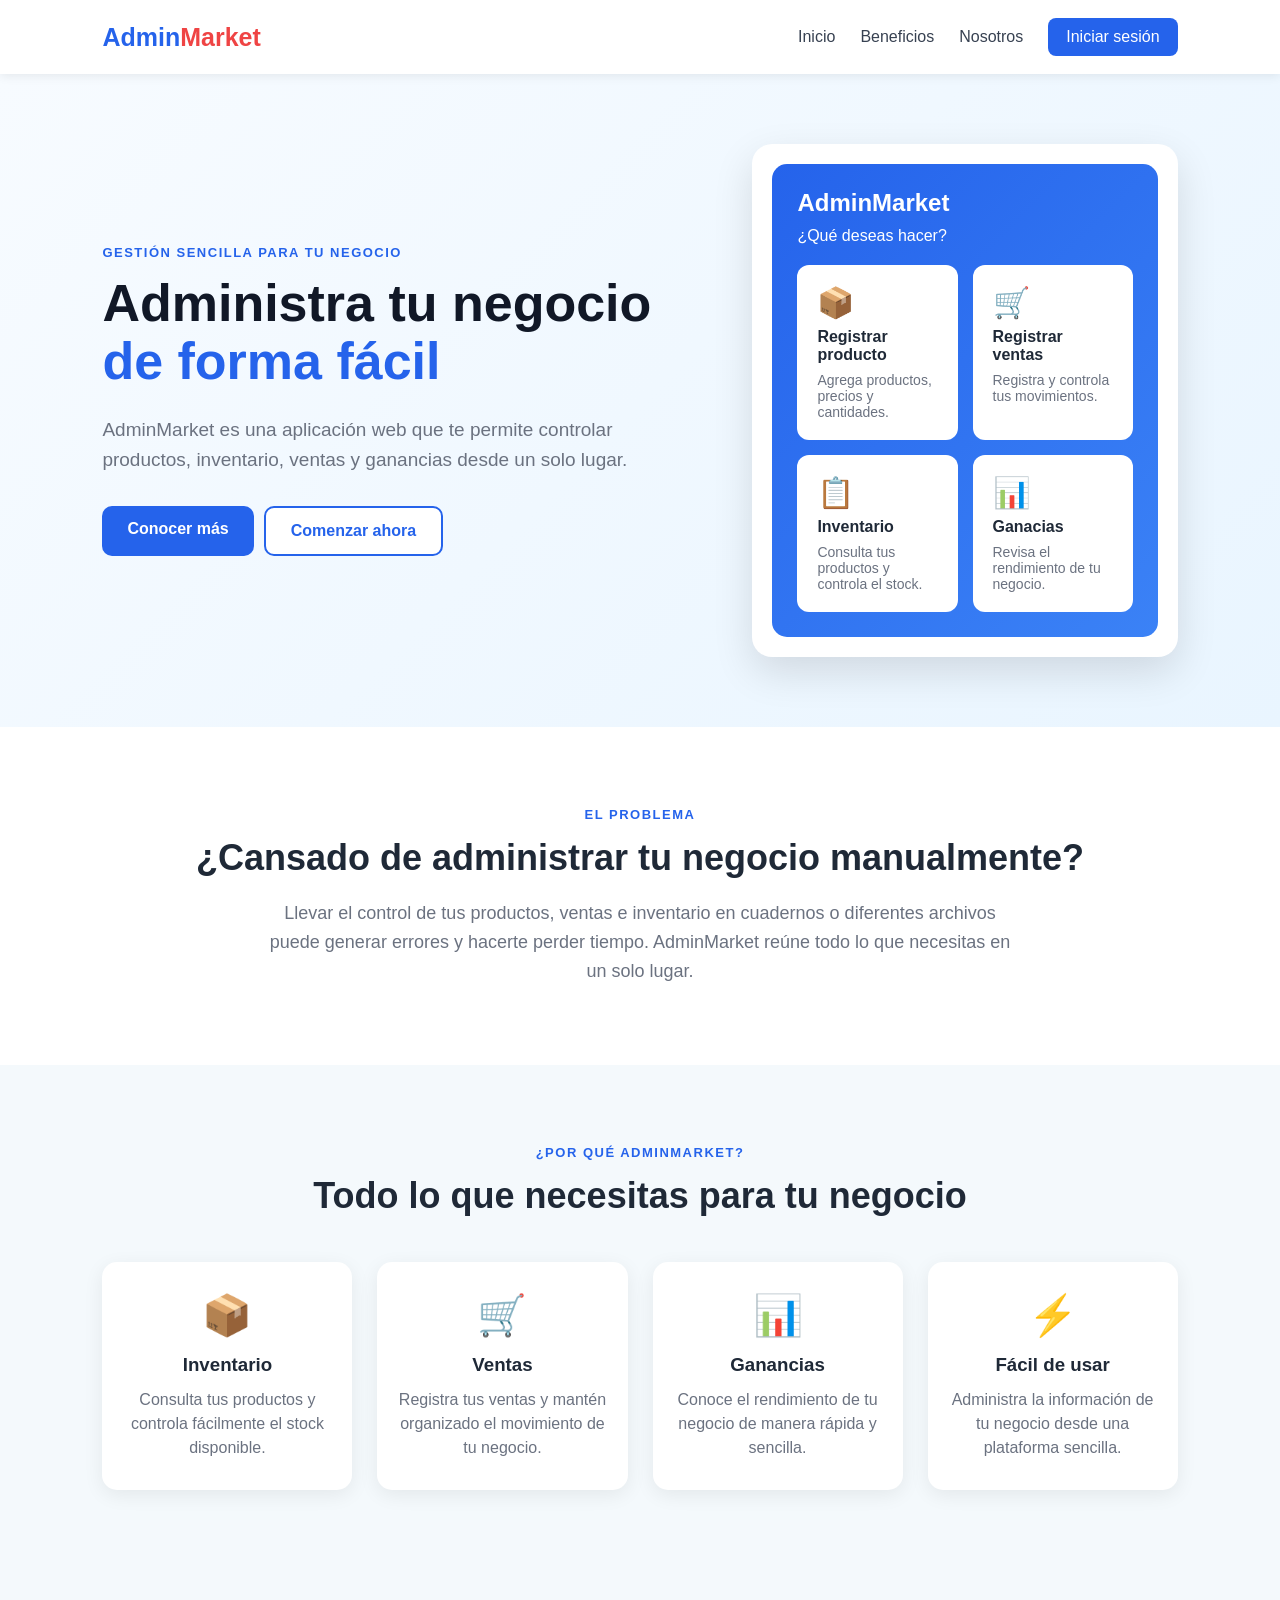
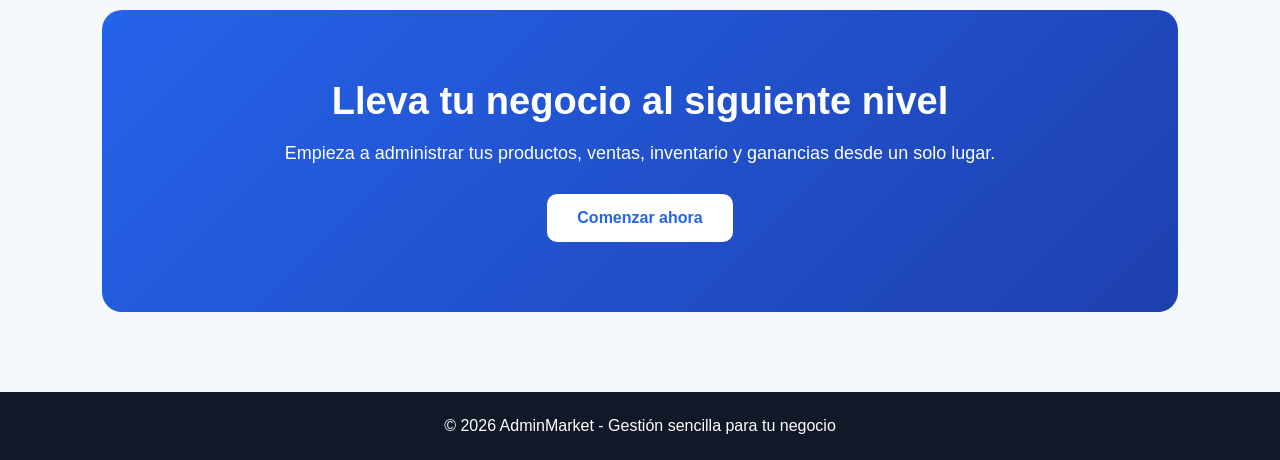
==== commit 2183ea71: "remodelacion" ====
--- a/index.html
+++ b/index.html
@@ -96,7 +96,7 @@
 
                     <div class="card">
                         <div class="icon">📊</div>
-                        <h3>Ganancias</h3>
+                        <h3>Ganacias</h3>
                         <p>Revisa el rendimiento de tu negocio.</p>
                     </div>
 
@@ -207,7 +207,7 @@
             inventario y ganancias desde un solo lugar.
         </p>
 
-        <a href="login.html">
+        <a href="./registrar/index.html">
             Comenzar ahora
         </a>
 
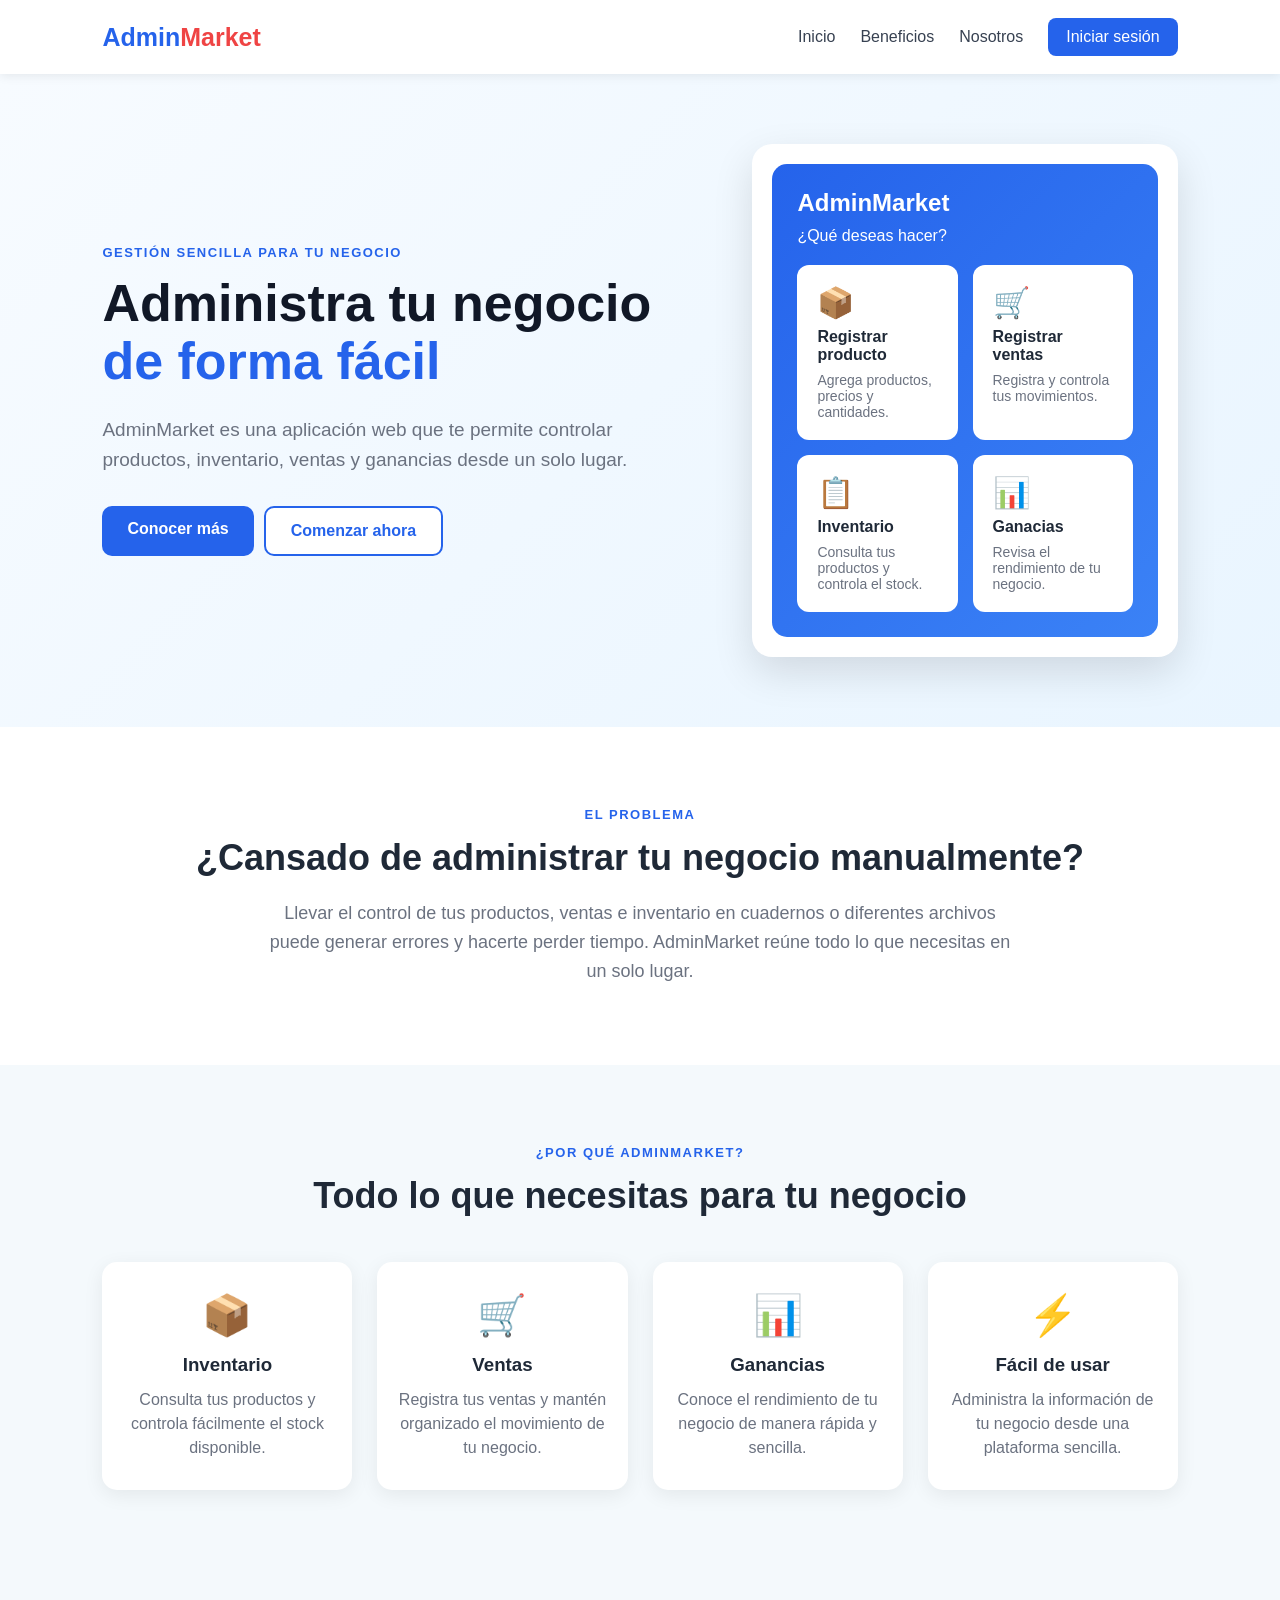
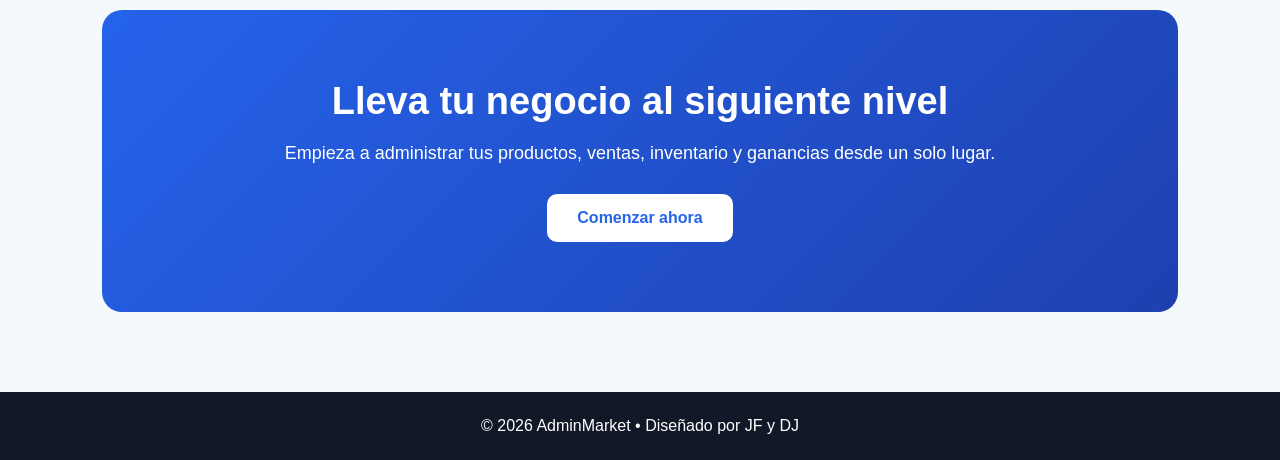
==== commit 9a82c07b: "Footer" ====
--- a/index.html
+++ b/index.html
@@ -212,15 +212,9 @@
         </a>
 
     </section>
-
-    <footer>
-
-        <p>
-            © 2026 AdminMarket - Gestión sencilla para tu negocio
-        </p>
-
-    </footer>
-
+<footer class="footer-minimal">
+    <p>&copy; 2026 AdminMarket &bull; Diseñado por JF y DJ</p>
+</footer>
 
 
     <script src="index.js"></script>
